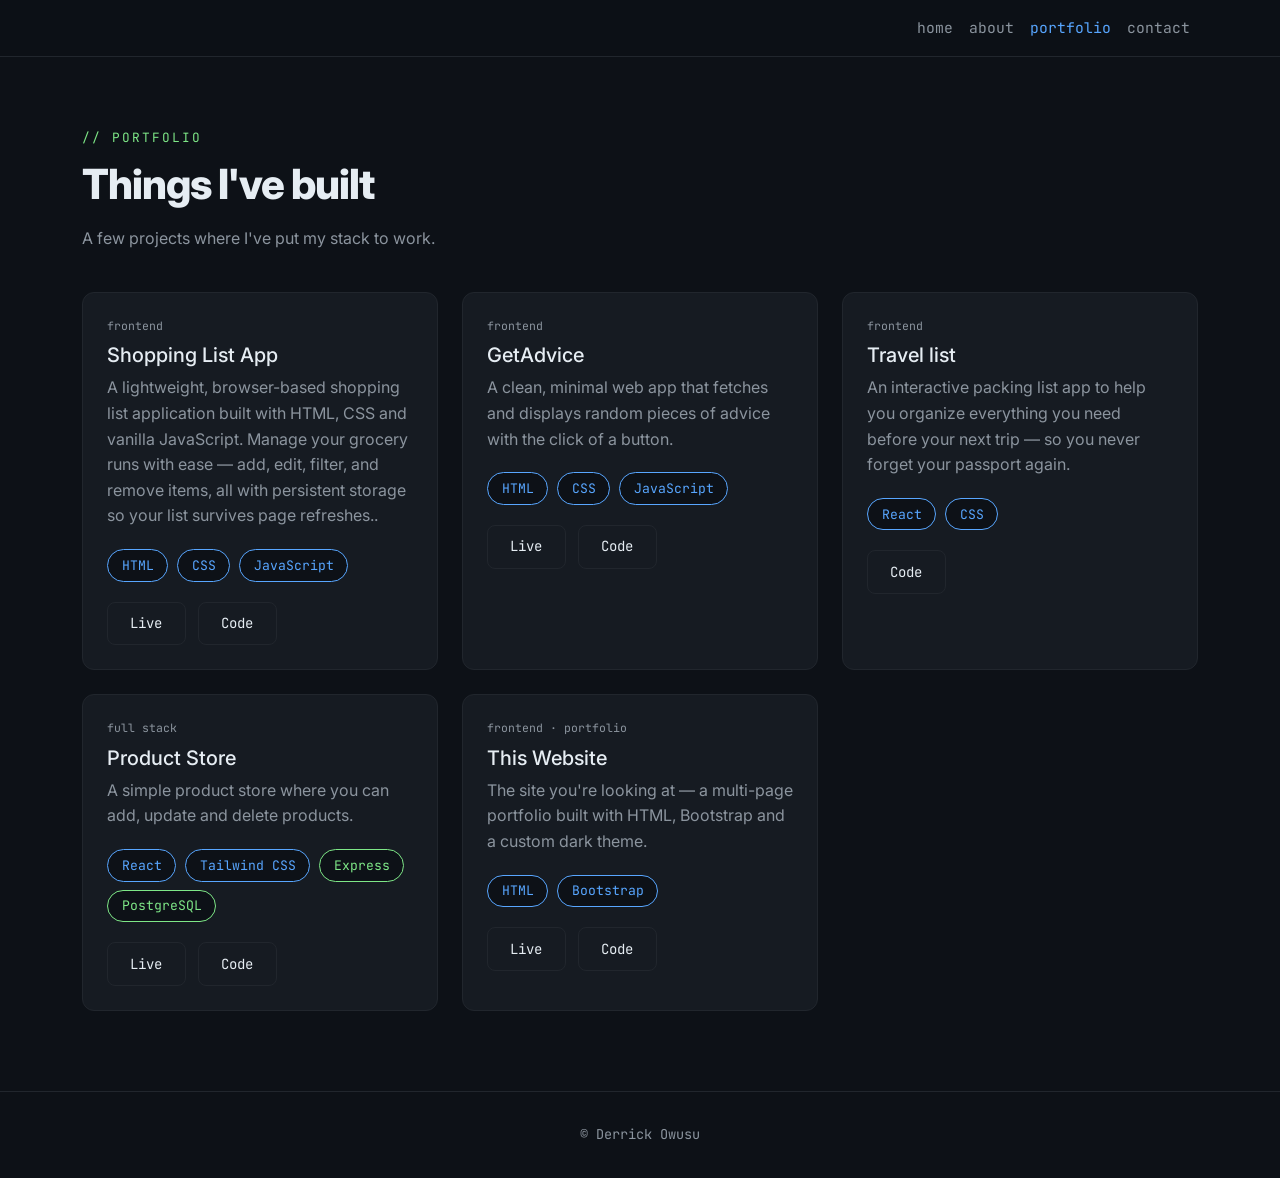
==== portfolio.html @ 05cfff34 "Add files via upload" ====
<!doctype html>
<html lang="en">
  <head>
    <meta charset="UTF-8" />
    <meta name="viewport" content="width=device-width, initial-scale=1.0" />
    <title>Portfolio — Derrick Owusu</title>
    <link
      href="https://cdn.jsdelivr.net/npm/bootstrap@5.3.3/dist/css/bootstrap.min.css"
      rel="stylesheet"
    />
    <link
      href="https://fonts.googleapis.com/css2?family=Inter:wght@400;600;800&family=JetBrains+Mono:wght@400;600;700&display=swap"
      rel="stylesheet"
    />
    <link rel="shortcut icon" href="icon.jpg" type="icon" />
    <link href="styles.css" rel="stylesheet" />
  </head>
  <body>
    <nav class="navbar navbar-expand-lg fixed-top">
      <div class="container">
        <a class="navbar-brand" href="index.html"></a>
        <button
          class="navbar-toggler"
          type="button"
          data-bs-toggle="collapse"
          data-bs-target="#nav"
        >
          <span class="navbar-toggler-icon" style="filter: invert(1)"></span>
        </button>
        <div class="collapse navbar-collapse" id="nav">
          <ul class="navbar-nav ms-auto">
            <li class="nav-item">
              <a class="nav-link" href="index.html">home</a>
            </li>
            <li class="nav-item">
              <a class="nav-link" href="about.html">about</a>
            </li>
            <li class="nav-item">
              <a class="nav-link active" href="portfolio.html">portfolio</a>
            </li>
            <li class="nav-item">
              <a class="nav-link" href="contact.html">contact</a>
            </li>
          </ul>
        </div>
      </div>
    </nav>

    <section class="section" style="padding-top: 8rem">
      <div class="container">
        <p class="eyebrow">// portfolio</p>
        <h1 class="section-title">Things I've built</h1>
        <p style="color: var(--muted); max-width: 36rem">
          A few projects where I've put my stack to work.
        </p>

        <div class="row g-4 mt-2">
          <!-- Project 1 -->
          <div class="col-md-6 col-lg-4">
            <div class="card-dark">
              <div class="card-body">
                <p class="tag mb-2">frontend</p>
                <h3 class="h5">Shopping List App</h3>
                <p style="color: var(--muted)">
                  A lightweight, browser-based shopping list application built
                  with HTML, CSS and vanilla JavaScript. Manage your grocery
                  runs with ease — add, edit, filter, and remove items, all with
                  persistent storage so your list survives page refreshes..
                </p>
                <div class="mt-3">
                  <span class="pill front">HTML</span>
                  <span class="pill front">CSS</span>
                  <span class="pill front">JavaScript</span>
                </div>
                <div class="mt-3">
                  <a
                    href="https://owusuderrick.github.io/shopping-list/"
                    target="_blank"
                    class="btn btn-ghost btn-sm me-2"
                    >Live</a
                  >
                  <a
                    href="https://github.com/owusuderrick/shopping-list"
                    target="_blank"
                    class="btn btn-ghost btn-sm"
                    >Code</a
                  >
                </div>
              </div>
            </div>
          </div>

          <!-- Project 2 -->
          <div class="col-md-6 col-lg-4">
            <div class="card-dark">
              <div class="card-body">
                <p class="tag mb-2">frontend</p>
                <h3 class="h5">GetAdvice</h3>
                <p style="color: var(--muted)">
                  A clean, minimal web app that fetches and displays random
                  pieces of advice with the click of a button.
                </p>
                <div class="mt-3">
                  <span class="pill front">HTML</span>
                  <span class="pill front">CSS</span>
                  <span class="pill front">JavaScript</span>
                </div>
                <div class="mt-3">
                  <a
                    href="https://owusuderrick.github.io/GetAdvice/"
                    target="_blank"
                    class="btn btn-ghost btn-sm me-2"
                    >Live</a
                  >
                  <a
                    href="https://github.com/owusuderrick/GetAdvice.git"
                    target="_blank"
                    class="btn btn-ghost btn-sm"
                    >Code</a
                  >
                </div>
              </div>
            </div>
          </div>

          <!-- Project 3 -->
          <div class="col-md-6 col-lg-4">
            <div class="card-dark">
              <div class="card-body">
                <p class="tag mb-2">frontend</p>
                <h3 class="h5">Travel list</h3>
                <p style="color: var(--muted)">
                  An interactive packing list app to help you organize
                  everything you need before your next trip — so you never
                  forget your passport again.
                </p>
                <div class="mt-3">
                  <span class="pill front">React</span>
                  <span class="pill front">CSS</span>
                </div>
                <div class="mt-3">
                  <a
                    href="https://github.com/owusuderrick/Travel-list.git"
                    target="_blank"
                    class="btn btn-ghost btn-sm"
                    >Code</a
                  >
                </div>
              </div>
            </div>
          </div>

          <!-- Project 5 -->
          <div class="col-md-6 col-lg-4">
            <div class="card-dark">
              <div class="card-body">
                <p class="tag mb-2">full stack</p>
                <h3 class="h5">Product Store</h3>
                <p style="color: var(--muted)">
                  A simple product store where you can add, update and delete
                  products.
                </p>
                <div class="mt-3">
                  <span class="pill front">React</span>
                  <span class="pill front">Tailwind CSS</span>
                  <span class="pill back">Express</span>
                  <span class="pill back">PostgreSQL</span>
                </div>
                <div class="mt-3">
                  <a
                    href="https://product-store-eafz.onrender.com/"
                    target="_blank"
                    class="btn btn-ghost btn-sm me-2"
                    >Live</a
                  >
                  <a
                    href="https://github.com/owusuderrick/product-store.git"
                    target="_blank"
                    class="btn btn-ghost btn-sm"
                    >Code</a
                  >
                </div>
              </div>
            </div>
          </div>

          <!-- Project 6 -->
          <div class="col-md-6 col-lg-4">
            <div class="card-dark">
              <div class="card-body">
                <p class="tag mb-2">frontend · portfolio</p>
                <h3 class="h5">This Website</h3>
                <p style="color: var(--muted)">
                  The site you're looking at — a multi-page portfolio built with
                  HTML, Bootstrap and a custom dark theme.
                </p>
                <div class="mt-3">
                  <span class="pill front">HTML</span>
                  <span class="pill front">Bootstrap</span>
                </div>
                <div class="mt-3">
                  <a href="#" class="btn btn-ghost btn-sm me-2">Live</a>
                  <a href="#" class="btn btn-ghost btn-sm">Code</a>
                </div>
              </div>
            </div>
          </div>
        </div>
      </div>
    </section>

    <footer class="site-footer">
      <div class="container">© Derrick Owusu</div>
    </footer>

    <script src="https://cdn.jsdelivr.net/npm/bootstrap@5.3.3/dist/js/bootstrap.bundle.min.js"></script>
  </body>
</html>
---- styles.css ----
/* ===== Derrick Owusu — portfolio shared styles ===== */
:root {
  --bg:        #0d1117;
  --bg-elev:   #161b22;
  --border:    #21262d;
  --text:      #e6edf3;
  --muted:     #8b949e;
  --accent:    #58a6ff; /* function blue */
  --accent-2:  #7ee787; /* string green */
  --accent-3:  #d2a8ff; /* keyword purple */
  --mono: 'JetBrains Mono', ui-monospace, SFMono-Regular, Menlo, monospace;
  --sans: 'Inter', system-ui, -apple-system, sans-serif;
}

* { box-sizing: border-box; }

body {
  background: var(--bg);
  color: var(--text);
  font-family: var(--sans);
  line-height: 1.6;
  margin: 0;
}

a { color: var(--accent); text-decoration: none; }
a:hover { color: var(--accent-2); }

/* ---- Navbar ---- */
.navbar {
  background: rgba(13, 17, 23, 0.85) !important;
  backdrop-filter: blur(10px);
  border-bottom: 1px solid var(--border);
}
.navbar-brand {
  font-family: var(--mono);
  font-weight: 700;
  color: var(--text) !important;
  letter-spacing: -0.5px;
}
.navbar-brand .prompt { color: var(--accent-2); }
.nav-link {
  font-family: var(--mono);
  font-size: 0.92rem;
  color: var(--muted) !important;
}
.nav-link:hover, .nav-link.active { color: var(--accent) !important; }

/* ---- Generic section spacing ---- */
.section { padding: 5rem 0; }
.eyebrow {
  font-family: var(--mono);
  font-size: 0.8rem;
  color: var(--accent-2);
  text-transform: uppercase;
  letter-spacing: 2px;
  margin-bottom: 0.75rem;
}
.section-title {
  font-weight: 800;
  font-size: clamp(1.8rem, 4vw, 2.6rem);
  letter-spacing: -1px;
  margin-bottom: 1rem;
}

/* ---- Hero ---- */
.hero {
  min-height: 88vh;
  display: flex;
  align-items: center;
  position: relative;
  overflow: hidden;
}
.hero::before {
  content: "";
  position: absolute;
  inset: 0;
  background:
    radial-gradient(600px circle at 80% 20%, rgba(88,166,255,0.12), transparent 50%),
    radial-gradient(500px circle at 10% 90%, rgba(126,231,135,0.08), transparent 50%);
  pointer-events: none;
}
.hero-name {
  font-weight: 800;
  font-size: clamp(2.5rem, 7vw, 4.5rem);
  letter-spacing: -2px;
  line-height: 1.05;
  margin-bottom: 1rem;
}
.hero-name .accent { color: var(--accent); }
.hero-role {
  font-family: var(--mono);
  color: var(--muted);
  font-size: clamp(1rem, 2.5vw, 1.3rem);
  margin-bottom: 1.5rem;
}
.hero-role .blink {
  color: var(--accent-2);
  animation: blink 1.2s step-end infinite;
}
@keyframes blink { 50% { opacity: 0; } }

/* ---- Code window motif ---- */
.code-window {
  background: var(--bg-elev);
  border: 1px solid var(--border);
  border-radius: 12px;
  overflow: hidden;
  box-shadow: 0 20px 60px rgba(0,0,0,0.4);
}
.code-window-bar {
  background: #0d1117;
  border-bottom: 1px solid var(--border);
  padding: 0.6rem 1rem;
  display: flex;
  align-items: center;
  gap: 0.5rem;
}
.dot { width: 12px; height: 12px; border-radius: 50%; display: inline-block; }
.dot-r { background: #ff5f56; }
.dot-y { background: #ffbd2e; }
.dot-g { background: #27c93f; }
.code-window-title {
  font-family: var(--mono);
  font-size: 0.78rem;
  color: var(--muted);
  margin-left: 0.5rem;
}
.code-body {
  font-family: var(--mono);
  font-size: 0.88rem;
  padding: 1.25rem;
  line-height: 1.8;
  white-space: pre;
  overflow-x: auto;
}
.tok-key { color: var(--accent-3); }
.tok-fn  { color: var(--accent); }
.tok-str { color: var(--accent-2); }
.tok-com { color: var(--muted); }

/* ---- Buttons ---- */
.btn-accent {
  background: var(--accent);
  color: #0d1117;
  font-family: var(--mono);
  font-weight: 600;
  border: none;
  border-radius: 8px;
  padding: 0.65rem 1.4rem;
}
.btn-accent:hover { background: var(--accent-2); color: #0d1117; }
.btn-ghost {
  background: transparent;
  color: var(--text);
  font-family: var(--mono);
  border: 1px solid var(--border);
  border-radius: 8px;
  padding: 0.65rem 1.4rem;
}
.btn-ghost:hover { border-color: var(--accent); color: var(--accent); }

/* ---- Cards ---- */
.card-dark {
  background: var(--bg-elev);
  border: 1px solid var(--border);
  border-radius: 12px;
  height: 100%;
  transition: transform 0.2s ease, border-color 0.2s ease;
}
.card-dark:hover {
  transform: translateY(-4px);
  border-color: var(--accent);
}
.card-dark .card-body { padding: 1.5rem; }

/* ---- Skill pills ---- */
.pill {
  display: inline-block;
  font-family: var(--mono);
  font-size: 0.82rem;
  background: var(--bg);
  border: 1px solid var(--border);
  border-radius: 999px;
  padding: 0.3rem 0.85rem;
  margin: 0.25rem 0.3rem 0.25rem 0;
  color: var(--text);
}
.pill.front { border-color: var(--accent); color: var(--accent); }
.pill.back  { border-color: var(--accent-2); color: var(--accent-2); }
.pill.ai    { border-color: var(--accent-3); color: var(--accent-3); }

/* ---- Tag label for portfolio ---- */
.tag {
  font-family: var(--mono);
  font-size: 0.72rem;
  color: var(--muted);
}

/* ---- Footer ---- */
.site-footer {
  border-top: 1px solid var(--border);
  padding: 2rem 0;
  text-align: center;
  font-family: var(--mono);
  font-size: 0.85rem;
  color: var(--muted);
}

/* ---- Contact form ---- */
.form-control {
  background: var(--bg-elev);
  border: 1px solid var(--border);
  color: var(--text);
  font-family: var(--mono);
  font-size: 0.9rem;
}
.form-control:focus {
  background: var(--bg-elev);
  border-color: var(--accent);
  box-shadow: 0 0 0 0.2rem rgba(88,166,255,0.15);
  color: var(--text);
}
.form-label { font-family: var(--mono); font-size: 0.85rem; color: var(--muted); }

@media (prefers-reduced-motion: reduce) {
  * { animation: none !important; transition: none !important; }
}
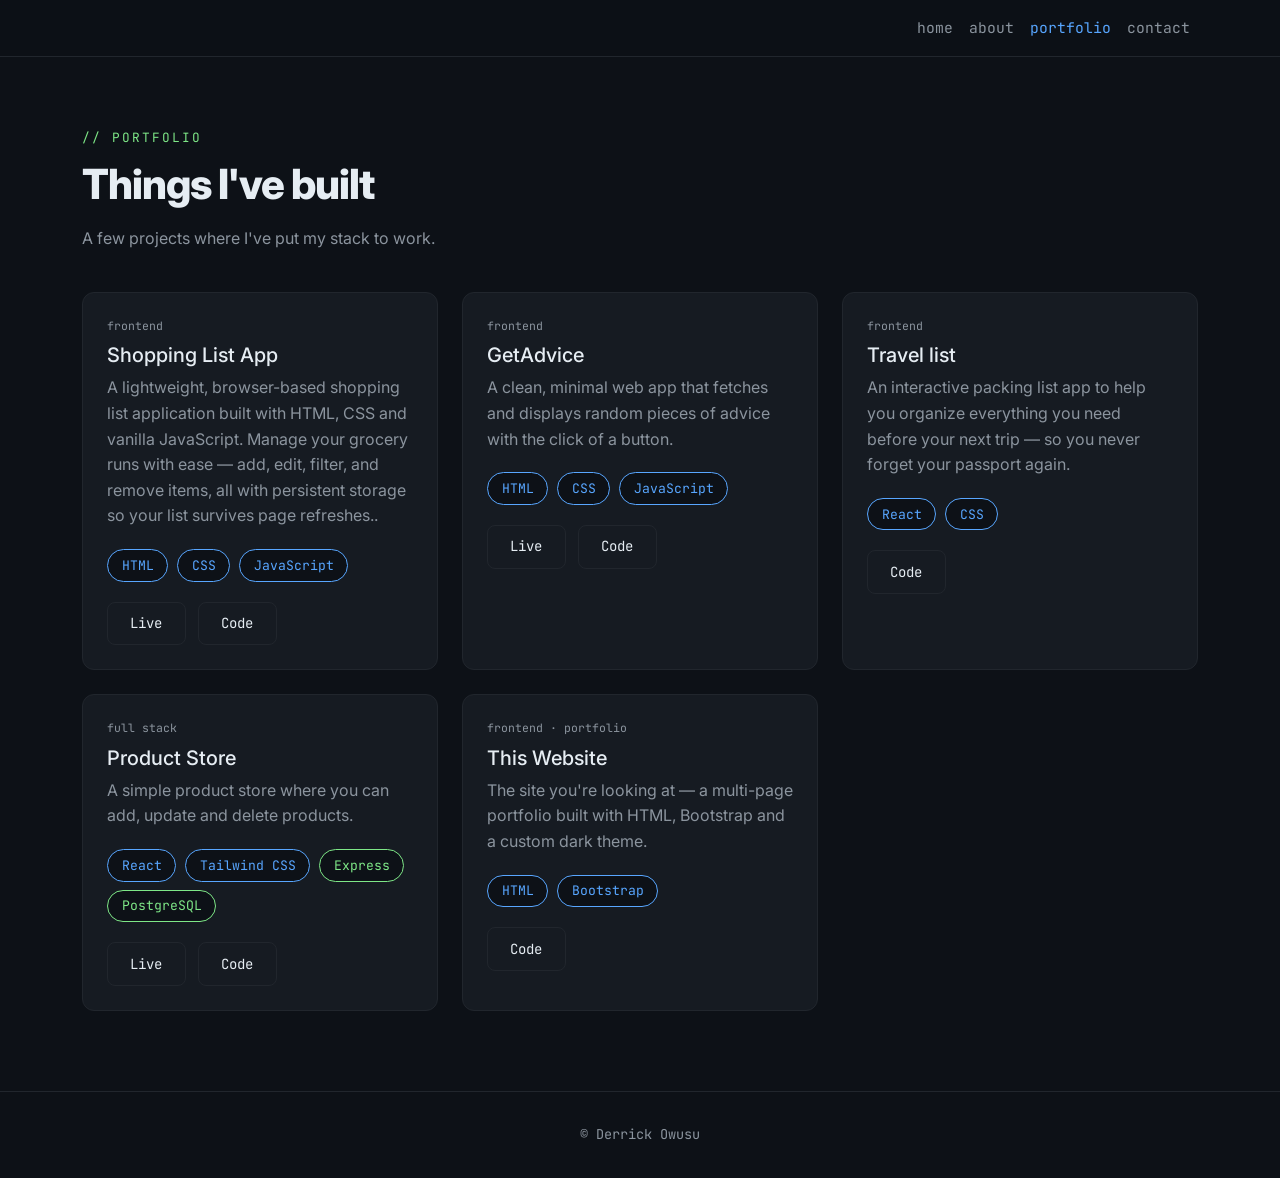
==== commit ae0681ed: "Update portfolio.html" ====
--- a/portfolio.html
+++ b/portfolio.html
@@ -150,7 +150,7 @@
             </div>
           </div>
 
-          <!-- Project 5 -->
+          <!-- Project 4 -->
           <div class="col-md-6 col-lg-4">
             <div class="card-dark">
               <div class="card-body">
@@ -184,7 +184,7 @@
             </div>
           </div>
 
-          <!-- Project 6 -->
+          <!-- Project 5 -->
           <div class="col-md-6 col-lg-4">
             <div class="card-dark">
               <div class="card-body">
@@ -199,8 +199,8 @@
                   <span class="pill front">Bootstrap</span>
                 </div>
                 <div class="mt-3">
-                  <a href="#" class="btn btn-ghost btn-sm me-2">Live</a>
-                  <a href="#" class="btn btn-ghost btn-sm">Code</a>
+                
+                  <a href="https://github.com/owusuderrick/personal-website.git" class="btn btn-ghost btn-sm" target="_blank">Code</a>
                 </div>
               </div>
             </div>
